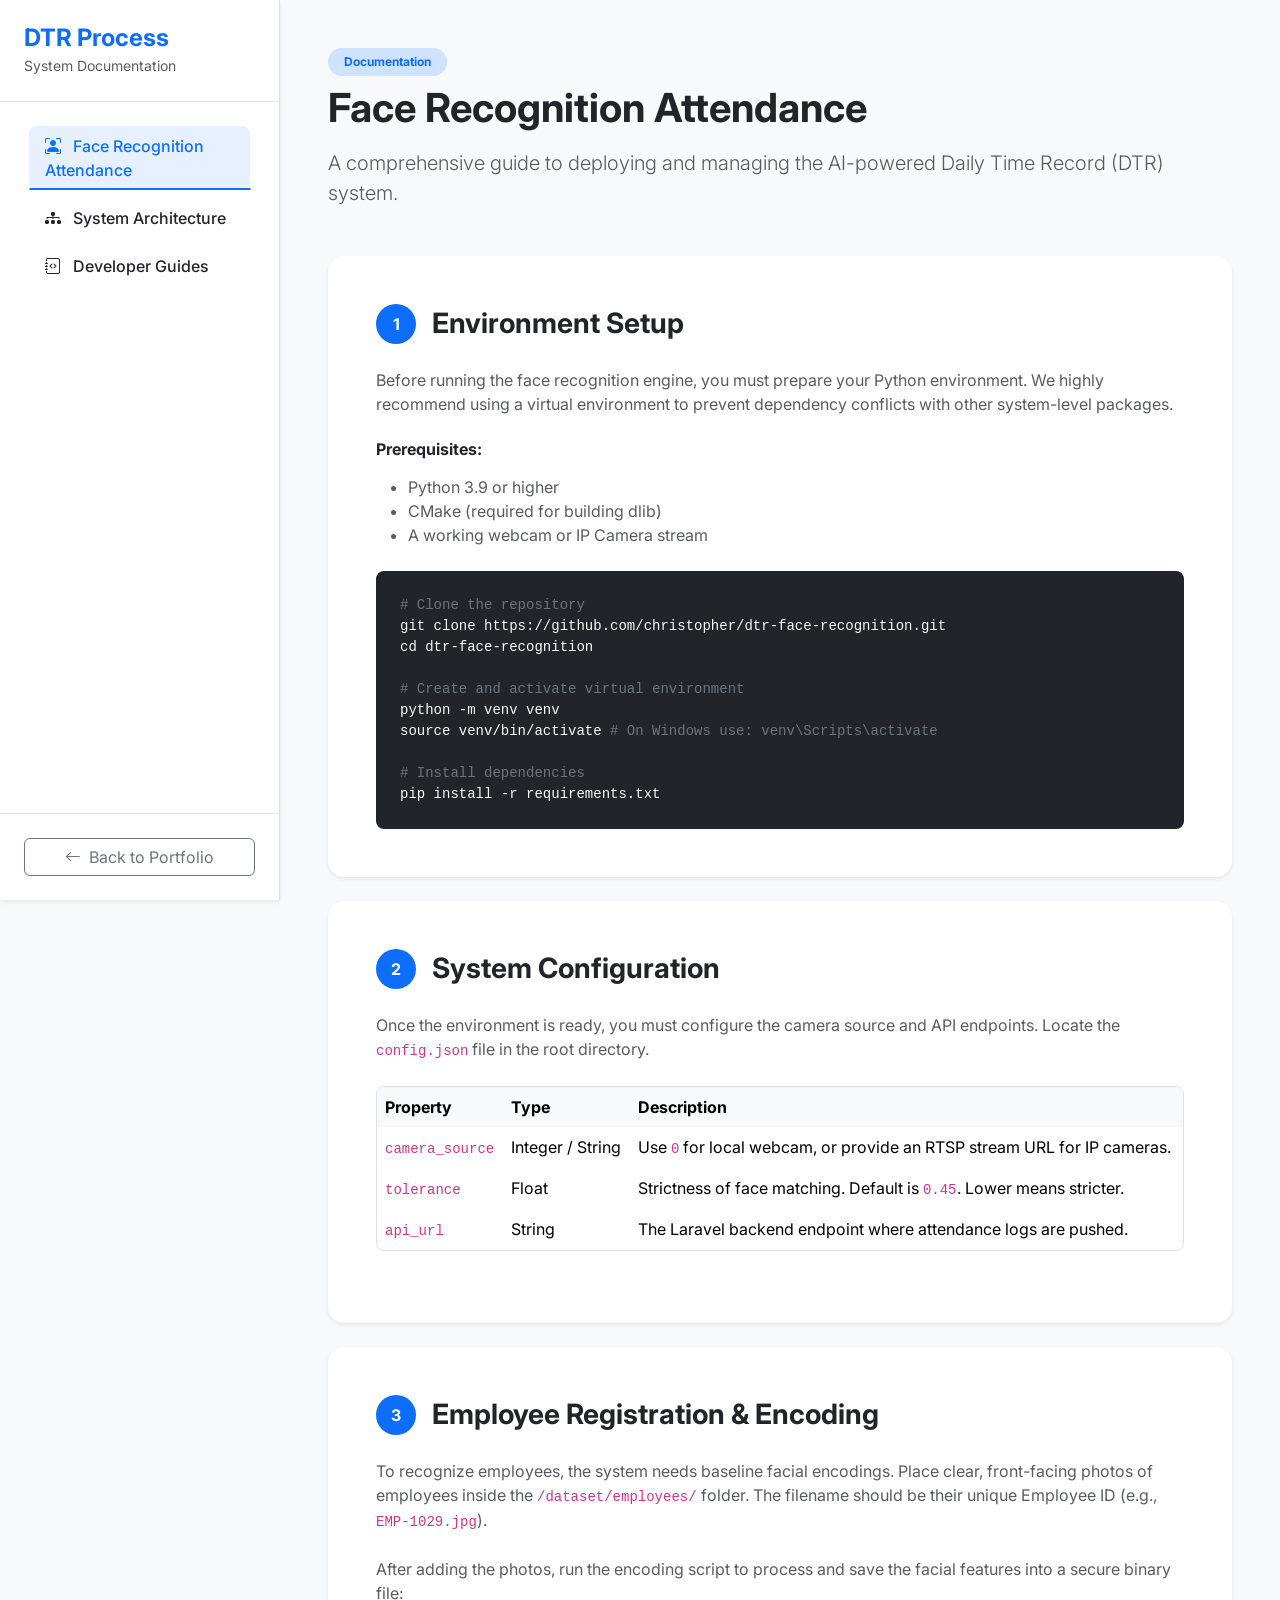
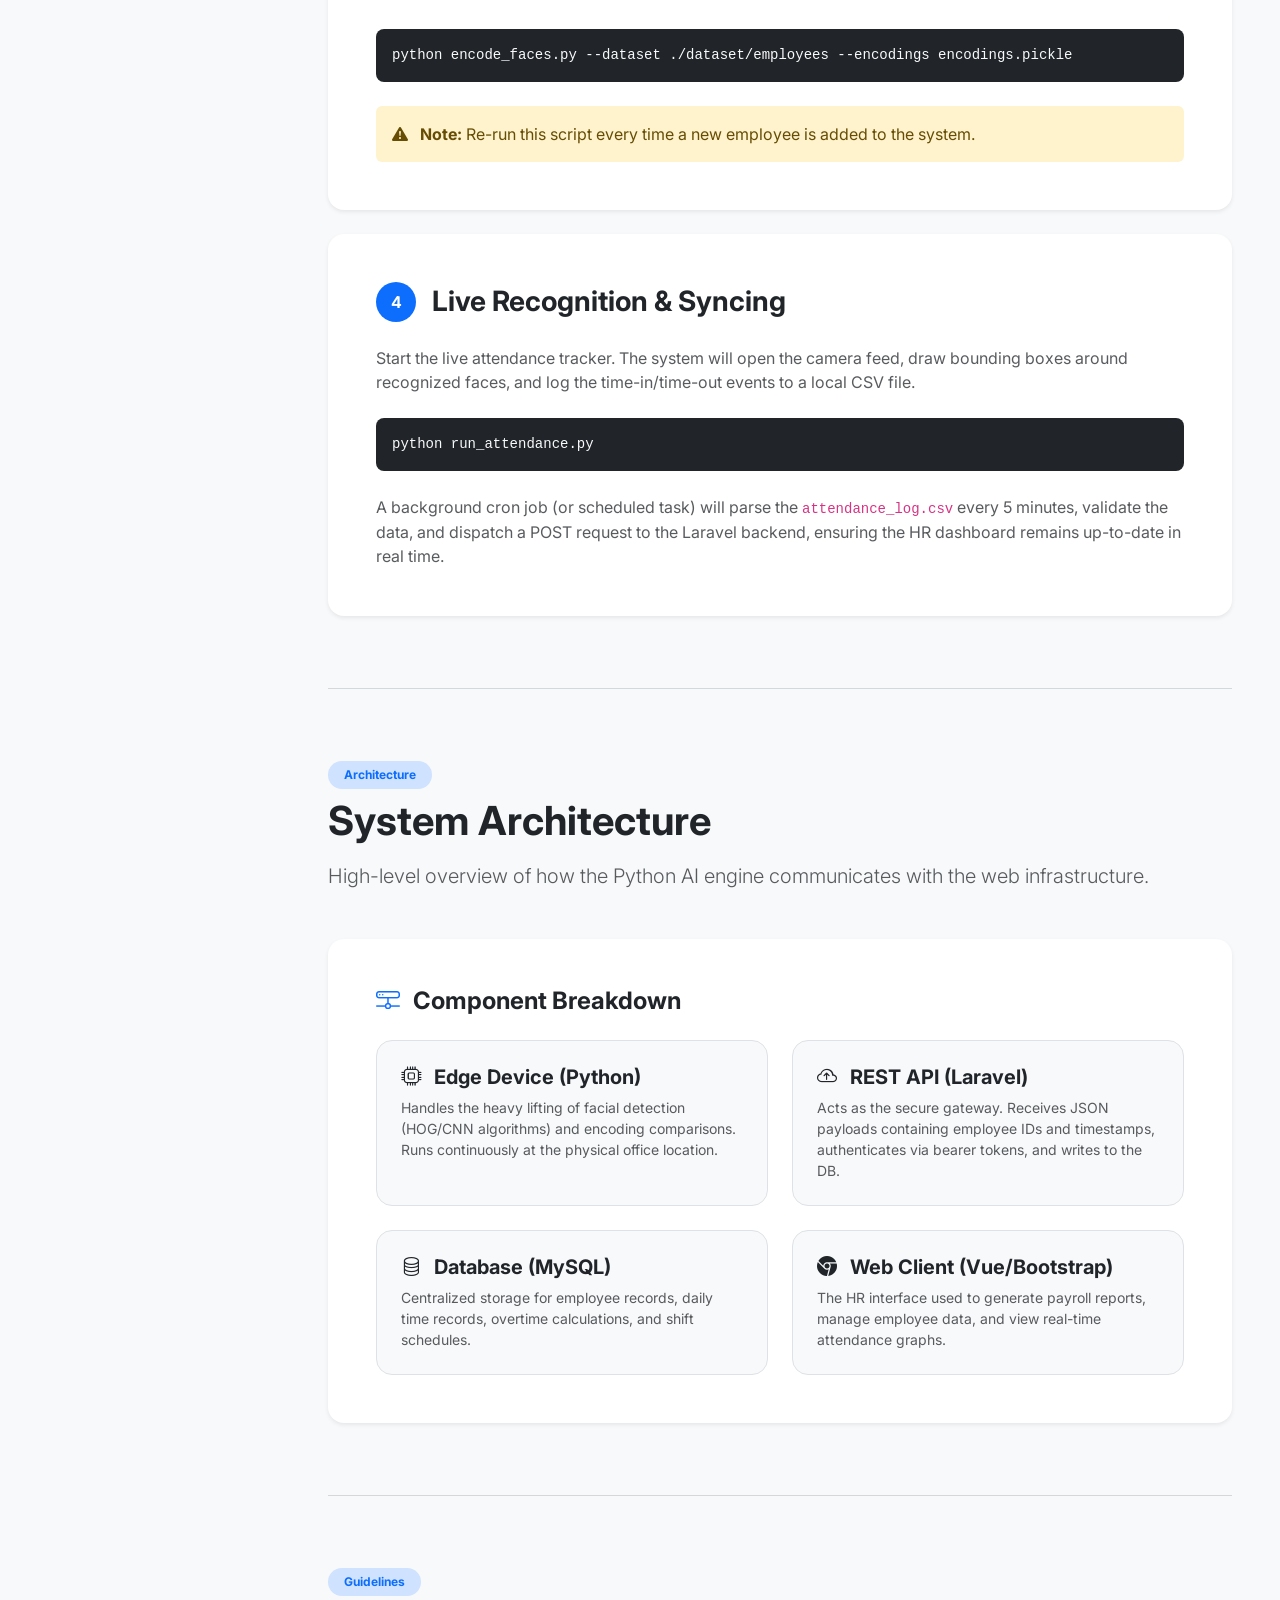
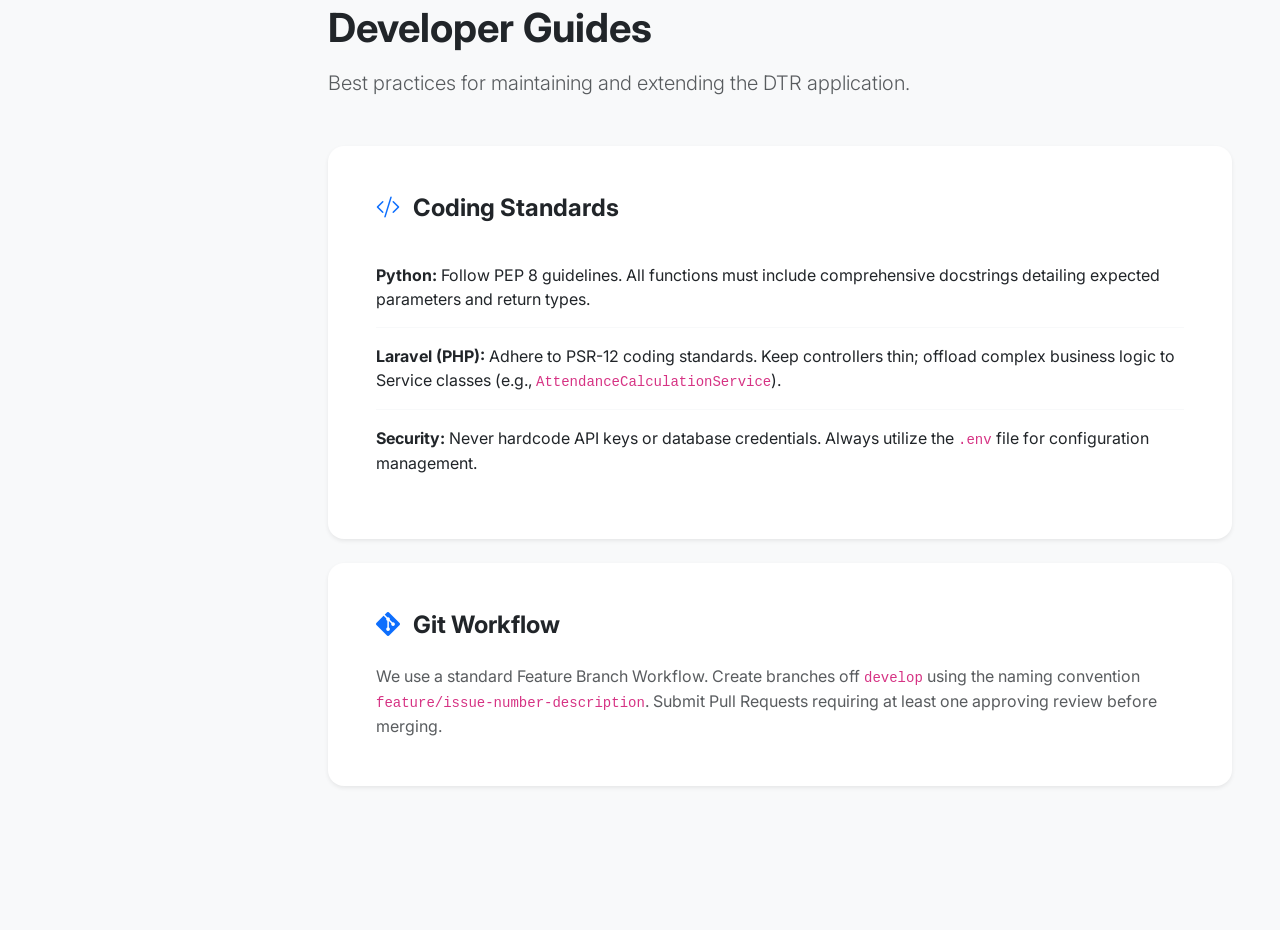
==== dtr_process.html @ e5252c93 "portfolio" ====
<!DOCTYPE html>
<html lang="en">

<head>
    <meta charset="UTF-8">
    <meta name="viewport" content="width=device-width, initial-scale=1.0">
    <title>DTR Process | Christopher - Backend Developer</title>

    <!-- Google Fonts -->
    <link href="https://fonts.googleapis.com/css2?family=Inter:wght@300;400;500;600;700;800&display=swap"
        rel="stylesheet">

    <!-- Bootstrap 5 CSS -->
    <link href="https://cdn.jsdelivr.net/npm/bootstrap@5.3.2/dist/css/bootstrap.min.css" rel="stylesheet">

    <!-- Bootstrap Icons -->
    <link rel="stylesheet" href="https://cdn.jsdelivr.net/npm/bootstrap-icons@1.11.1/font/bootstrap-icons.css">

    <!-- Custom CSS -->
    <link rel="stylesheet" href="style.css">
</head>

<body>
    <div class="d-flex" style="min-height: 100vh; background-color: #f8f9fa;">

        <!-- Sidebar -->
        <div class="bg-white border-end shadow-sm d-flex flex-column"
            style="width: 280px; position: fixed; top: 0; bottom: 0; left: 0; overflow-y: auto; z-index: 1000;">
            <div class="p-4 border-bottom">
                <h4 class="fw-bold mb-0 text-primary">DTR Process</h4>
                <small class="text-muted">System Documentation</small>
            </div>

            <div class="p-4 flex-grow-1">
                <nav class="nav flex-column nav-pills dtr-sidebar gap-2">
                    <a class="nav-link text-dark fw-medium active" href="#face-recognition"><i
                            class="bi bi-person-bounding-box me-2"></i> Face Recognition Attendance</a>
                    <a class="nav-link text-dark fw-medium" href="#system-architecture"><i
                            class="bi bi-diagram-3-fill me-2"></i> System Architecture</a>
                    <a class="nav-link text-dark fw-medium" href="#developer-guides"><i
                            class="bi bi-journal-code me-2"></i> Developer Guides</a>
                </nav>
            </div>

            <div class="p-4 border-top">
                <a href="index.html" class="btn btn-outline-secondary w-100"><i class="bi bi-arrow-left me-2"></i>Back
                    to Portfolio</a>
            </div>
        </div>

        <!-- Main Content -->
        <div class="flex-grow-1" style="margin-left: 280px;">
            <div class="p-5">

                <!-- Face Recognition Section -->
                <div id="face-recognition" class="mb-5 pb-4">
                    <div class="mb-5">
                        <span
                            class="badge bg-primary-subtle text-primary mb-2 px-3 py-2 rounded-pill">Documentation</span>
                        <h2 class="fw-bold display-6 mb-3">Face Recognition Attendance</h2>
                        <p class="text-muted lead">A comprehensive guide to deploying and managing the AI-powered Daily
                            Time Record (DTR) system.</p>
                    </div>

                    <!-- Step 1 -->
                    <div class="card border-0 shadow-sm mb-4 rounded-4">
                        <div class="card-body p-4 p-lg-5">
                            <div class="d-flex align-items-center mb-4">
                                <div class="bg-primary text-white rounded-circle d-flex align-items-center justify-content-center me-3"
                                    style="width: 40px; height: 40px; font-weight: bold;">1</div>
                                <h3 class="fw-bold mb-0">Environment Setup</h3>
                            </div>
                            <p class="text-muted mb-4">Before running the face recognition engine, you must prepare your
                                Python environment. We highly recommend using a virtual environment to prevent
                                dependency conflicts with other system-level packages.</p>

                            <h6 class="fw-bold mb-3">Prerequisites:</h6>
                            <ul class="text-muted mb-4">
                                <li>Python 3.9 or higher</li>
                                <li>CMake (required for building dlib)</li>
                                <li>A working webcam or IP Camera stream</li>
                            </ul>

                            <div class="bg-dark text-light p-4 rounded-3 font-monospace small mb-0 overflow-auto">
                                <span class="text-secondary"># Clone the repository</span><br>
                                git clone https://github.com/christopher/dtr-face-recognition.git<br>
                                cd dtr-face-recognition<br><br>
                                <span class="text-secondary"># Create and activate virtual environment</span><br>
                                python -m venv venv<br>
                                source venv/bin/activate <span class="text-secondary"># On Windows use:
                                    venv\Scripts\activate</span><br><br>
                                <span class="text-secondary"># Install dependencies</span><br>
                                pip install -r requirements.txt
                            </div>
                        </div>
                    </div>

                    <!-- Step 2 -->
                    <div class="card border-0 shadow-sm mb-4 rounded-4">
                        <div class="card-body p-4 p-lg-5">
                            <div class="d-flex align-items-center mb-4">
                                <div class="bg-primary text-white rounded-circle d-flex align-items-center justify-content-center me-3"
                                    style="width: 40px; height: 40px; font-weight: bold;">2</div>
                                <h3 class="fw-bold mb-0">System Configuration</h3>
                            </div>
                            <p class="text-muted mb-4">Once the environment is ready, you must configure the camera
                                source and API endpoints. Locate the <code>config.json</code> file in the root
                                directory.</p>
                            <div class="table-responsive border rounded-3 mb-4">
                                <table class="table table-borderless table-hover mb-0">
                                    <thead class="table-light">
                                        <tr>
                                            <th>Property</th>
                                            <th>Type</th>
                                            <th>Description</th>
                                        </tr>
                                    </thead>
                                    <tbody class="text-muted">
                                        <tr>
                                            <td><code>camera_source</code></td>
                                            <td>Integer / String</td>
                                            <td>Use <code>0</code> for local webcam, or provide an RTSP stream URL for
                                                IP cameras.</td>
                                        </tr>
                                        <tr>
                                            <td><code>tolerance</code></td>
                                            <td>Float</td>
                                            <td>Strictness of face matching. Default is <code>0.45</code>. Lower means
                                                stricter.</td>
                                        </tr>
                                        <tr>
                                            <td><code>api_url</code></td>
                                            <td>String</td>
                                            <td>The Laravel backend endpoint where attendance logs are pushed.</td>
                                        </tr>
                                    </tbody>
                                </table>
                            </div>
                        </div>
                    </div>

                    <!-- Step 3 -->
                    <div class="card border-0 shadow-sm mb-4 rounded-4">
                        <div class="card-body p-4 p-lg-5">
                            <div class="d-flex align-items-center mb-4">
                                <div class="bg-primary text-white rounded-circle d-flex align-items-center justify-content-center me-3"
                                    style="width: 40px; height: 40px; font-weight: bold;">3</div>
                                <h3 class="fw-bold mb-0">Employee Registration & Encoding</h3>
                            </div>
                            <p class="text-muted mb-4">To recognize employees, the system needs baseline facial
                                encodings. Place clear, front-facing photos of employees inside the
                                <code>/dataset/employees/</code> folder. The filename should be their unique Employee ID
                                (e.g., <code>EMP-1029.jpg</code>).
                            </p>
                            <p class="text-muted mb-4">After adding the photos, run the encoding script to process and
                                save the facial features into a secure binary file:</p>
                            <div class="bg-dark text-light p-3 rounded-3 font-monospace small">
                                python encode_faces.py --dataset ./dataset/employees --encodings encodings.pickle
                            </div>
                            <div class="alert alert-warning mt-4 mb-0 border-0" role="alert">
                                <i class="bi bi-exclamation-triangle-fill me-2"></i> <strong>Note:</strong> Re-run this
                                script every time a new employee is added to the system.
                            </div>
                        </div>
                    </div>

                    <!-- Step 4 -->
                    <div class="card border-0 shadow-sm rounded-4">
                        <div class="card-body p-4 p-lg-5">
                            <div class="d-flex align-items-center mb-4">
                                <div class="bg-primary text-white rounded-circle d-flex align-items-center justify-content-center me-3"
                                    style="width: 40px; height: 40px; font-weight: bold;">4</div>
                                <h3 class="fw-bold mb-0">Live Recognition & Syncing</h3>
                            </div>
                            <p class="text-muted mb-4">Start the live attendance tracker. The system will open the
                                camera feed, draw bounding boxes around recognized faces, and log the time-in/time-out
                                events to a local CSV file.</p>
                            <div class="bg-dark text-light p-3 rounded-3 font-monospace small mb-4">
                                python run_attendance.py
                            </div>
                            <p class="text-muted mb-0">A background cron job (or scheduled task) will parse the
                                <code>attendance_log.csv</code> every 5 minutes, validate the data, and dispatch a POST
                                request to the Laravel backend, ensuring the HR dashboard remains up-to-date in real
                                time.
                            </p>
                        </div>
                    </div>
                </div>

                <hr class="border-secondary opacity-25 my-5">

                <!-- System Architecture Section -->
                <div id="system-architecture" class="mb-5 pb-4 pt-4">
                    <div class="mb-5">
                        <span
                            class="badge bg-primary-subtle text-primary mb-2 px-3 py-2 rounded-pill">Architecture</span>
                        <h2 class="fw-bold display-6 mb-3">System Architecture</h2>
                        <p class="text-muted lead">High-level overview of how the Python AI engine communicates with the
                            web infrastructure.</p>
                    </div>

                    <div class="card border-0 shadow-sm rounded-4">
                        <div class="card-body p-4 p-lg-5">
                            <h4 class="fw-bold mb-4"><i class="bi bi-hdd-network text-primary me-2"></i> Component
                                Breakdown</h4>
                            <div class="row g-4">
                                <div class="col-md-6">
                                    <div class="p-4 bg-light rounded-4 h-100 border">
                                        <h5 class="fw-bold"><i class="bi bi-cpu me-2"></i> Edge Device (Python)</h5>
                                        <p class="text-muted small mb-0">Handles the heavy lifting of facial detection
                                            (HOG/CNN algorithms) and encoding comparisons. Runs continuously at the
                                            physical office location.</p>
                                    </div>
                                </div>
                                <div class="col-md-6">
                                    <div class="p-4 bg-light rounded-4 h-100 border">
                                        <h5 class="fw-bold"><i class="bi bi-cloud-arrow-up me-2"></i> REST API (Laravel)
                                        </h5>
                                        <p class="text-muted small mb-0">Acts as the secure gateway. Receives JSON
                                            payloads containing employee IDs and timestamps, authenticates via bearer
                                            tokens, and writes to the DB.</p>
                                    </div>
                                </div>
                                <div class="col-md-6">
                                    <div class="p-4 bg-light rounded-4 h-100 border">
                                        <h5 class="fw-bold"><i class="bi bi-database me-2"></i> Database (MySQL)</h5>
                                        <p class="text-muted small mb-0">Centralized storage for employee records, daily
                                            time records, overtime calculations, and shift schedules.</p>
                                    </div>
                                </div>
                                <div class="col-md-6">
                                    <div class="p-4 bg-light rounded-4 h-100 border">
                                        <h5 class="fw-bold"><i class="bi bi-browser-chrome me-2"></i> Web Client
                                            (Vue/Bootstrap)</h5>
                                        <p class="text-muted small mb-0">The HR interface used to generate payroll
                                            reports, manage employee data, and view real-time attendance graphs.</p>
                                    </div>
                                </div>
                            </div>
                        </div>
                    </div>
                </div>

                <hr class="border-secondary opacity-25 my-5">

                <!-- Developer Guides Section -->
                <div id="developer-guides" class="mb-5 pb-5 pt-4">
                    <div class="mb-5">
                        <span class="badge bg-primary-subtle text-primary mb-2 px-3 py-2 rounded-pill">Guidelines</span>
                        <h2 class="fw-bold display-6 mb-3">Developer Guides</h2>
                        <p class="text-muted lead">Best practices for maintaining and extending the DTR application.</p>
                    </div>

                    <div class="card border-0 shadow-sm rounded-4 mb-4">
                        <div class="card-body p-4 p-lg-5">
                            <h4 class="fw-bold mb-4"><i class="bi bi-code-slash text-primary me-2"></i> Coding Standards
                            </h4>
                            <ul class="list-group list-group-flush text-muted">
                                <li class="list-group-item bg-transparent px-0 py-3 border-light">
                                    <strong>Python:</strong> Follow PEP 8 guidelines. All functions must include
                                    comprehensive docstrings detailing expected parameters and return types.
                                </li>
                                <li class="list-group-item bg-transparent px-0 py-3 border-light"><strong>Laravel
                                        (PHP):</strong> Adhere to PSR-12 coding standards. Keep controllers thin;
                                    offload complex business logic to Service classes (e.g.,
                                    <code>AttendanceCalculationService</code>).
                                </li>
                                <li class="list-group-item bg-transparent px-0 py-3 border-light">
                                    <strong>Security:</strong> Never hardcode API keys or database credentials. Always
                                    utilize the <code>.env</code> file for configuration management.
                                </li>
                            </ul>
                        </div>
                    </div>

                    <div class="card border-0 shadow-sm rounded-4">
                        <div class="card-body p-4 p-lg-5">
                            <h4 class="fw-bold mb-4"><i class="bi bi-git text-primary me-2"></i> Git Workflow</h4>
                            <p class="text-muted mb-0">We use a standard Feature Branch Workflow. Create branches off
                                <code>develop</code> using the naming convention
                                <code>feature/issue-number-description</code>. Submit Pull Requests requiring at least
                                one approving review before merging.
                            </p>
                        </div>
                    </div>
                </div>

            </div>
        </div>
    </div>

    <!-- Bootstrap JS -->
    <script src="https://cdn.jsdelivr.net/npm/bootstrap@5.3.2/dist/js/bootstrap.bundle.min.js"></script>
    <!-- Custom JS -->
    <script src="script.js"></script>
</body>

</html>
---- style.css ----
:root {
  --primary-color: #0D6EFD;
  --secondary-color: #6C757D;
  --text-color: #212529;
  --bg-color: #FFFFFF;
  --bg-light: #F8F9FA;
  --card-bg: #FFFFFF;
  --border-color: #dee2e6;
  --shadow-sm: 0 0.125rem 0.25rem rgba(0, 0, 0, 0.075);
  --shadow-md: 0 0.5rem 1rem rgba(0, 0, 0, 0.15);
  --shadow-lg: 0 1rem 3rem rgba(0, 0, 0, 0.175);
  --transition: all 0.3s ease-in-out;
}

[data-theme="dark"] {
  --primary-color: #3d8bfd;
  --secondary-color: #adb5bd;
  --text-color: #f8f9fa;
  --bg-color: #121212;
  --bg-light: #1e1e1e;
  --card-bg: #242424;
  --border-color: #333333;
  --shadow-sm: 0 0.125rem 0.25rem rgba(0, 0, 0, 0.5);
  --shadow-md: 0 0.5rem 1rem rgba(0, 0, 0, 0.5);
  --shadow-lg: 0 1rem 3rem rgba(0, 0, 0, 0.5);
}

body {
  font-family: 'Inter', sans-serif;
  color: var(--text-color);
  background-color: var(--bg-color);
  transition: background-color 0.3s ease, color 0.3s ease;
  overflow-x: hidden;
}

/* Loading Overlay */
#loader {
  position: fixed;
  top: 0;
  left: 0;
  width: 100%;
  height: 100%;
  background-color: var(--bg-color);
  z-index: 9999;
  display: flex;
  justify-content: center;
  align-items: center;
  transition: opacity 0.5s ease;
}
.spinner-border {
  color: var(--primary-color);
}

/* Typography */
h1, h2, h3, h4, h5, h6 {
  font-weight: 700;
  color: var(--text-color);
}
section {
  padding: 80px 0;
}
.section-title {
  margin-bottom: 50px;
  text-align: center;
  position: relative;
}
.section-title::after {
  content: '';
  position: absolute;
  bottom: -15px;
  left: 50%;
  transform: translateX(-50%);
  width: 50px;
  height: 3px;
  background-color: var(--primary-color);
  border-radius: 2px;
}

/* Navbar */
.navbar {
  background-color: var(--bg-color);
  box-shadow: var(--shadow-sm);
  transition: var(--transition);
  padding: 15px 0;
}
.navbar.scrolled {
  padding: 10px 0;
  box-shadow: var(--shadow-md);
}
.navbar-brand {
  font-weight: 800;
  color: var(--text-color) !important;
  font-size: 1.5rem;
}
.nav-link {
  color: var(--text-color) !important;
  font-weight: 500;
  margin: 0 5px;
  transition: var(--transition);
  position: relative;
}
.nav-link:hover, .nav-link.active {
  color: var(--primary-color) !important;
}
.nav-link::after {
  content: '';
  position: absolute;
  bottom: 0;
  left: 50%;
  width: 0;
  height: 2px;
  background-color: var(--primary-color);
  transition: var(--transition);
  transform: translateX(-50%);
}
.nav-link:hover::after, .nav-link.active::after {
  width: 100%;
}
.theme-toggle {
  background: none;
  border: none;
  color: var(--text-color);
  font-size: 1.2rem;
  cursor: pointer;
  transition: var(--transition);
}
.theme-toggle:hover {
  color: var(--primary-color);
}

/* Hero Section */
#hero {
  min-height: 100vh;
  display: flex;
  align-items: center;
  background-color: var(--bg-color);
  padding-top: 80px;
}
.hero-title {
  font-size: 3.5rem;
  font-weight: 800;
  margin-bottom: 20px;
}
.hero-subtitle {
  font-size: 1.5rem;
  color: var(--secondary-color);
  margin-bottom: 30px;
  font-weight: 500;
}
.hero-img-container {
  position: relative;
  border-radius: 30px;
  overflow: hidden;
  box-shadow: var(--shadow-lg);
}
.hero-img {
  width: 100%;
  height: auto;
  object-fit: cover;
  transition: transform 0.5s ease;
}
.hero-img-container:hover .hero-img {
  transform: scale(1.05);
}

/* Buttons */
.btn-primary {
  background-color: var(--primary-color);
  border-color: var(--primary-color);
  padding: 10px 25px;
  font-weight: 600;
  border-radius: 8px;
  transition: var(--transition);
}
.btn-primary:hover {
  background-color: #0b5ed7;
  border-color: #0a58ca;
  transform: translateY(-2px);
  box-shadow: var(--shadow-sm);
}
.btn-outline-primary {
  color: var(--primary-color);
  border-color: var(--primary-color);
  padding: 10px 25px;
  font-weight: 600;
  border-radius: 8px;
  transition: var(--transition);
}
.btn-outline-primary:hover {
  background-color: var(--primary-color);
  color: #fff;
  transform: translateY(-2px);
  box-shadow: var(--shadow-sm);
}

/* About Section */
#about {
  background-color: var(--bg-light);
}

/* Documents Section */
.document-card {
  background-color: var(--card-bg);
  border: 1px solid var(--border-color);
  transition: var(--transition);
}
.document-card:hover {
  transform: translateY(-10px) !important;
  box-shadow: var(--shadow-lg) !important;
}
.feature-icon-wrapper {
  width: 80px;
  height: 80px;
  border-radius: 50%;
  background-color: var(--bg-light);
  display: flex;
  align-items: center;
  justify-content: center;
  margin-bottom: 1.5rem;
  transition: var(--transition);
}
.document-card:hover .feature-icon-wrapper {
  background-color: var(--primary-color);
}
.document-card:hover .feature-icon-wrapper i {
  color: white !important;
}

/* Skills Section – Looping Marquee */
#skills {
  overflow: hidden;
}
.marquee-wrapper {
  overflow: hidden;
  -webkit-mask-image: linear-gradient(to right, transparent 0%, black 8%, black 92%, transparent 100%);
  mask-image: linear-gradient(to right, transparent 0%, black 8%, black 92%, transparent 100%);
  padding: 20px 0 30px;
}
.marquee-track {
  display: flex;
  gap: 16px;
  width: max-content;
  animation: marquee-scroll 28s linear infinite;
}
.marquee-wrapper:hover .marquee-track {
  animation-play-state: paused;
}
@keyframes marquee-scroll {
  0%   { transform: translateX(0); }
  100% { transform: translateX(-50%); }
}
.marquee-track.marquee-reverse {
  animation-name: marquee-scroll-reverse;
}
@keyframes marquee-scroll-reverse {
  0%   { transform: translateX(-50%); }
  100% { transform: translateX(0); }
}
.skill-pill {
  display: flex;
  align-items: center;
  gap: 10px;
  background-color: var(--card-bg);
  border: 1px solid var(--border-color);
  border-radius: 50px;
  padding: 14px 24px;
  font-weight: 600;
  font-size: 1rem;
  white-space: nowrap;
  box-shadow: var(--shadow-sm);
  transition: var(--transition);
  cursor: default;
}
.skill-pill:hover {
  border-color: var(--primary-color);
  box-shadow: var(--shadow-md);
  transform: translateY(-3px);
}
.skill-pill i {
  font-size: 1.4rem;
}
.skill-pct {
  background-color: rgba(13, 110, 253, 0.1);
  color: var(--primary-color);
  font-size: 0.75rem;
  padding: 2px 8px;
  border-radius: 20px;
  font-weight: 700;
  margin-left: 4px;
}

/* DTR Sidebar Navigation */
.dtr-sidebar .nav-link {
  border-radius: 8px;
  transition: var(--transition);
}
.dtr-sidebar .nav-link:hover {
  background-color: var(--bg-light);
}
.dtr-sidebar .nav-link.active {
  background-color: rgba(13, 110, 253, 0.1);
  color: var(--primary-color) !important;
}

/* Projects Section */
#projects {
  background-color: var(--bg-light);
}
.filter-btn {
  background: transparent;
  border: none;
  color: var(--secondary-color);
  font-weight: 600;
  padding: 8px 20px;
  margin: 0 5px 15px;
  border-radius: 20px;
  transition: var(--transition);
}
.filter-btn.active, .filter-btn:hover {
  background-color: var(--primary-color);
  color: #fff;
}
.project-card {
  background-color: var(--card-bg);
  border: 1px solid var(--border-color);
  border-radius: 12px;
  overflow: hidden;
  transition: var(--transition);
  height: 100%;
  box-shadow: var(--shadow-sm);
}
.project-card:hover {
  transform: translateY(-10px);
  box-shadow: var(--shadow-lg);
}
.project-img {
  width: 100%;
  height: 200px;
  object-fit: cover;
  border-bottom: 1px solid var(--border-color);
}
.project-body {
  padding: 20px;
}
.tech-badge {
  background-color: var(--bg-light);
  color: var(--primary-color);
  border: 1px solid var(--primary-color);
  font-size: 0.8rem;
  padding: 4px 8px;
  border-radius: 4px;
  margin-right: 5px;
  margin-bottom: 5px;
  display: inline-block;
}

/* Experience Timeline */
.timeline {
  position: relative;
  padding: 0;
  list-style: none;
}
.timeline::before {
  content: '';
  position: absolute;
  top: 0;
  bottom: 0;
  left: 20px;
  width: 2px;
  background-color: var(--primary-color);
}
.timeline-item {
  position: relative;
  margin-bottom: 30px;
  padding-left: 50px;
}
.timeline-icon {
  position: absolute;
  top: 0;
  left: 11px;
  width: 20px;
  height: 20px;
  border-radius: 50%;
  background-color: var(--primary-color);
  border: 4px solid var(--bg-color);
}
.timeline-content {
  background-color: var(--card-bg);
  border: 1px solid var(--border-color);
  border-radius: 12px;
  padding: 20px;
  box-shadow: var(--shadow-sm);
  transition: var(--transition);
}
.timeline-content:hover {
  box-shadow: var(--shadow-md);
  transform: translateX(5px);
}
.timeline-date {
  color: var(--primary-color);
  font-weight: 600;
  margin-bottom: 10px;
  display: block;
}

/* Statistics Section */
#statistics {
  background-color: var(--primary-color);
  color: #fff;
}
#statistics .section-title, #statistics h2 {
  color: #fff;
}
#statistics .section-title::after {
  background-color: #fff;
}
.stat-item {
  text-align: center;
  padding: 20px;
}
.stat-icon {
  font-size: 3rem;
  margin-bottom: 15px;
}
.stat-number {
  font-size: 2.5rem;
  font-weight: 800;
  margin-bottom: 5px;
}

/* Contact Section */
.contact-info {
  background-color: var(--card-bg);
  border: 1px solid var(--border-color);
  border-radius: 12px;
  padding: 30px;
  height: 100%;
  box-shadow: var(--shadow-sm);
}
.contact-icon-box {
  display: flex;
  align-items: center;
  margin-bottom: 20px;
}
.contact-icon {
  width: 50px;
  height: 50px;
  background-color: rgba(13, 110, 253, 0.1);
  color: var(--primary-color);
  border-radius: 50%;
  display: flex;
  justify-content: center;
  align-items: center;
  font-size: 1.5rem;
  margin-right: 15px;
}
.contact-form {
  background-color: var(--card-bg);
  border: 1px solid var(--border-color);
  border-radius: 12px;
  padding: 30px;
  box-shadow: var(--shadow-sm);
}
.form-control {
  background-color: var(--bg-light);
  border: 1px solid var(--border-color);
  color: var(--text-color);
  padding: 12px 15px;
}
.form-control:focus {
  background-color: var(--bg-color);
  border-color: var(--primary-color);
  box-shadow: 0 0 0 0.25rem rgba(13, 110, 253, 0.25);
  color: var(--text-color);
}

/* Footer */
footer {
  background-color: var(--bg-color);
  border-top: 1px solid var(--border-color);
  padding: 30px 0;
  text-align: center;
}
.social-links a {
  display: inline-block;
  width: 40px;
  height: 40px;
  line-height: 40px;
  border-radius: 50%;
  background-color: var(--bg-light);
  color: var(--text-color);
  margin: 0 5px;
  transition: var(--transition);
}
.social-links a:hover {
  background-color: var(--primary-color);
  color: #fff;
  transform: translateY(-3px);
}

/* Back to Top */
#backToTop {
  position: fixed;
  bottom: 30px;
  right: 30px;
  width: 40px;
  height: 40px;
  border-radius: 50%;
  background-color: var(--primary-color);
  color: #fff;
  border: none;
  font-size: 1.2rem;
  display: none;
  justify-content: center;
  align-items: center;
  cursor: pointer;
  z-index: 99;
  box-shadow: var(--shadow-md);
  transition: var(--transition);
}
#backToTop:hover {
  background-color: #0b5ed7;
  transform: translateY(-3px);
}

@media (max-width: 768px) {
  .hero-title {
    font-size: 2.5rem;
  }
  section {
    padding: 60px 0;
  }
  .timeline::before {
    left: 15px;
  }
  .timeline-icon {
    left: 6px;
  }
  .timeline-item {
    padding-left: 40px;
  }
}
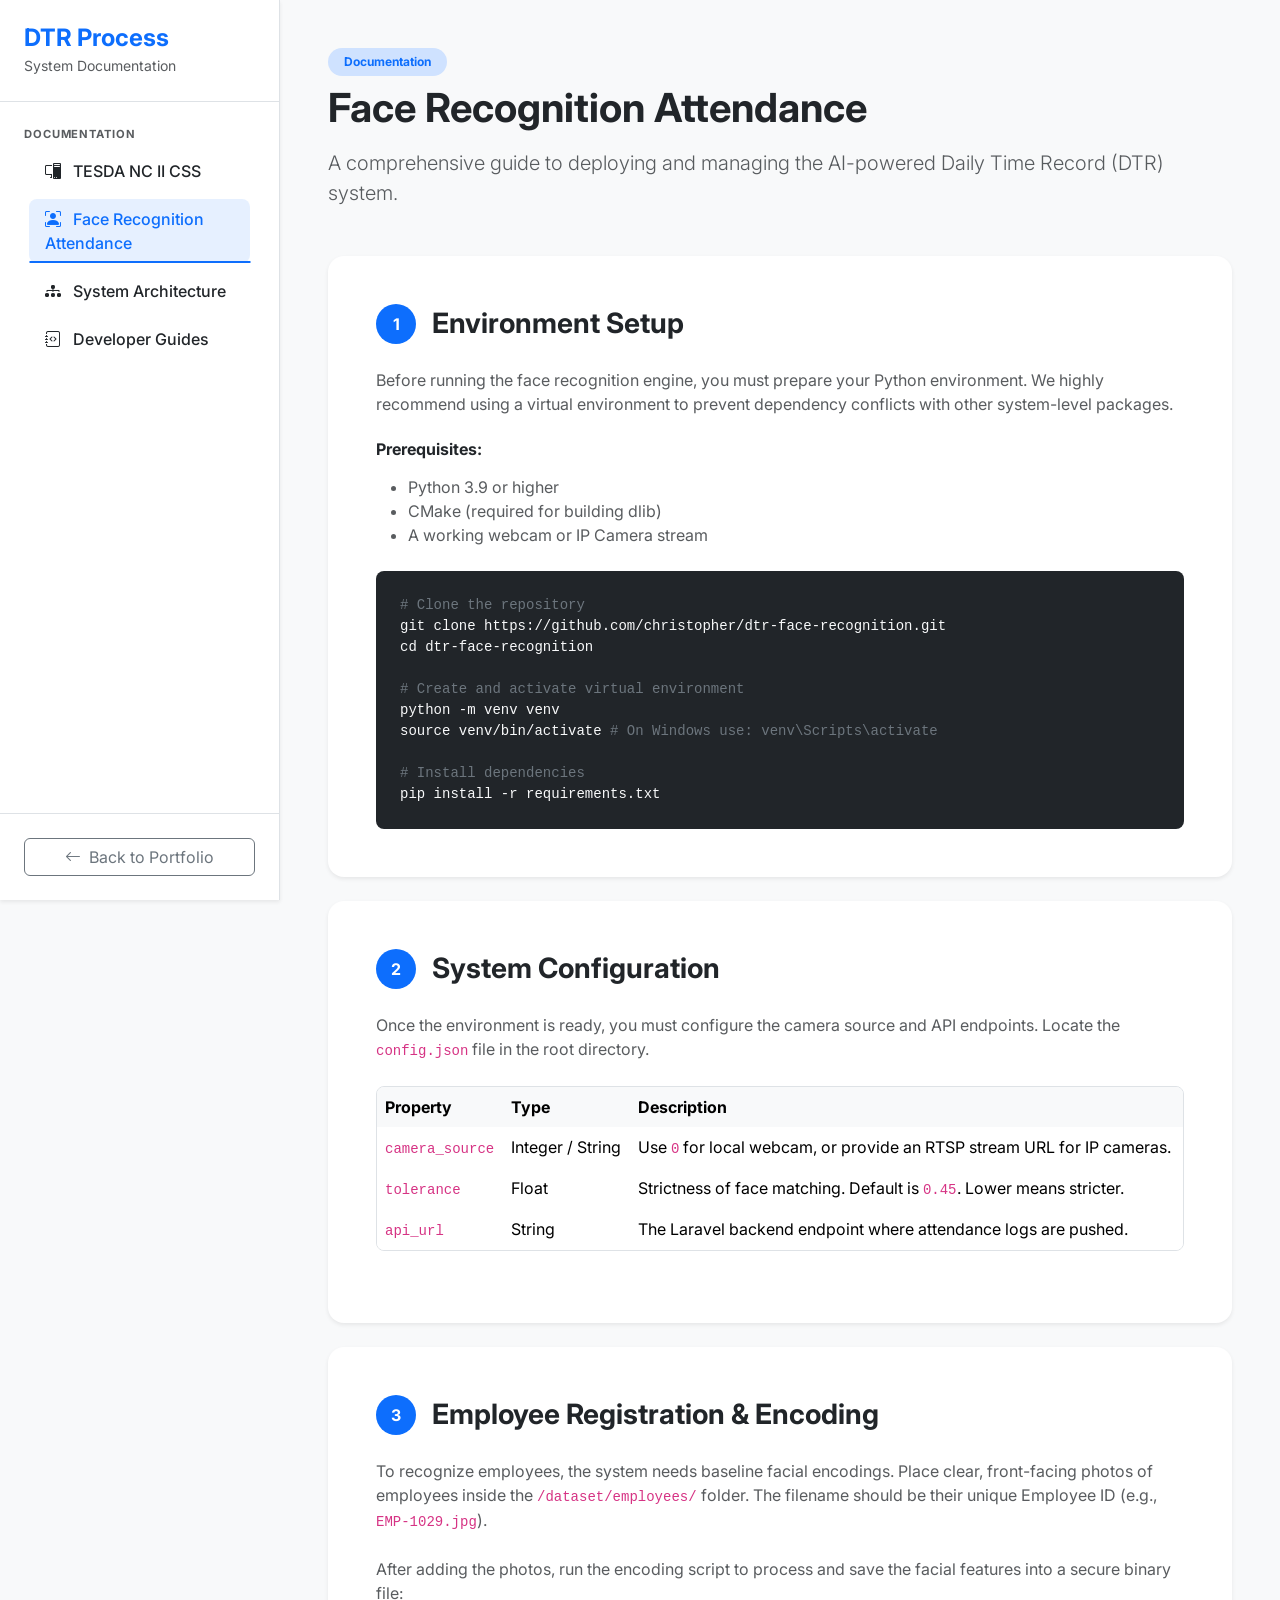
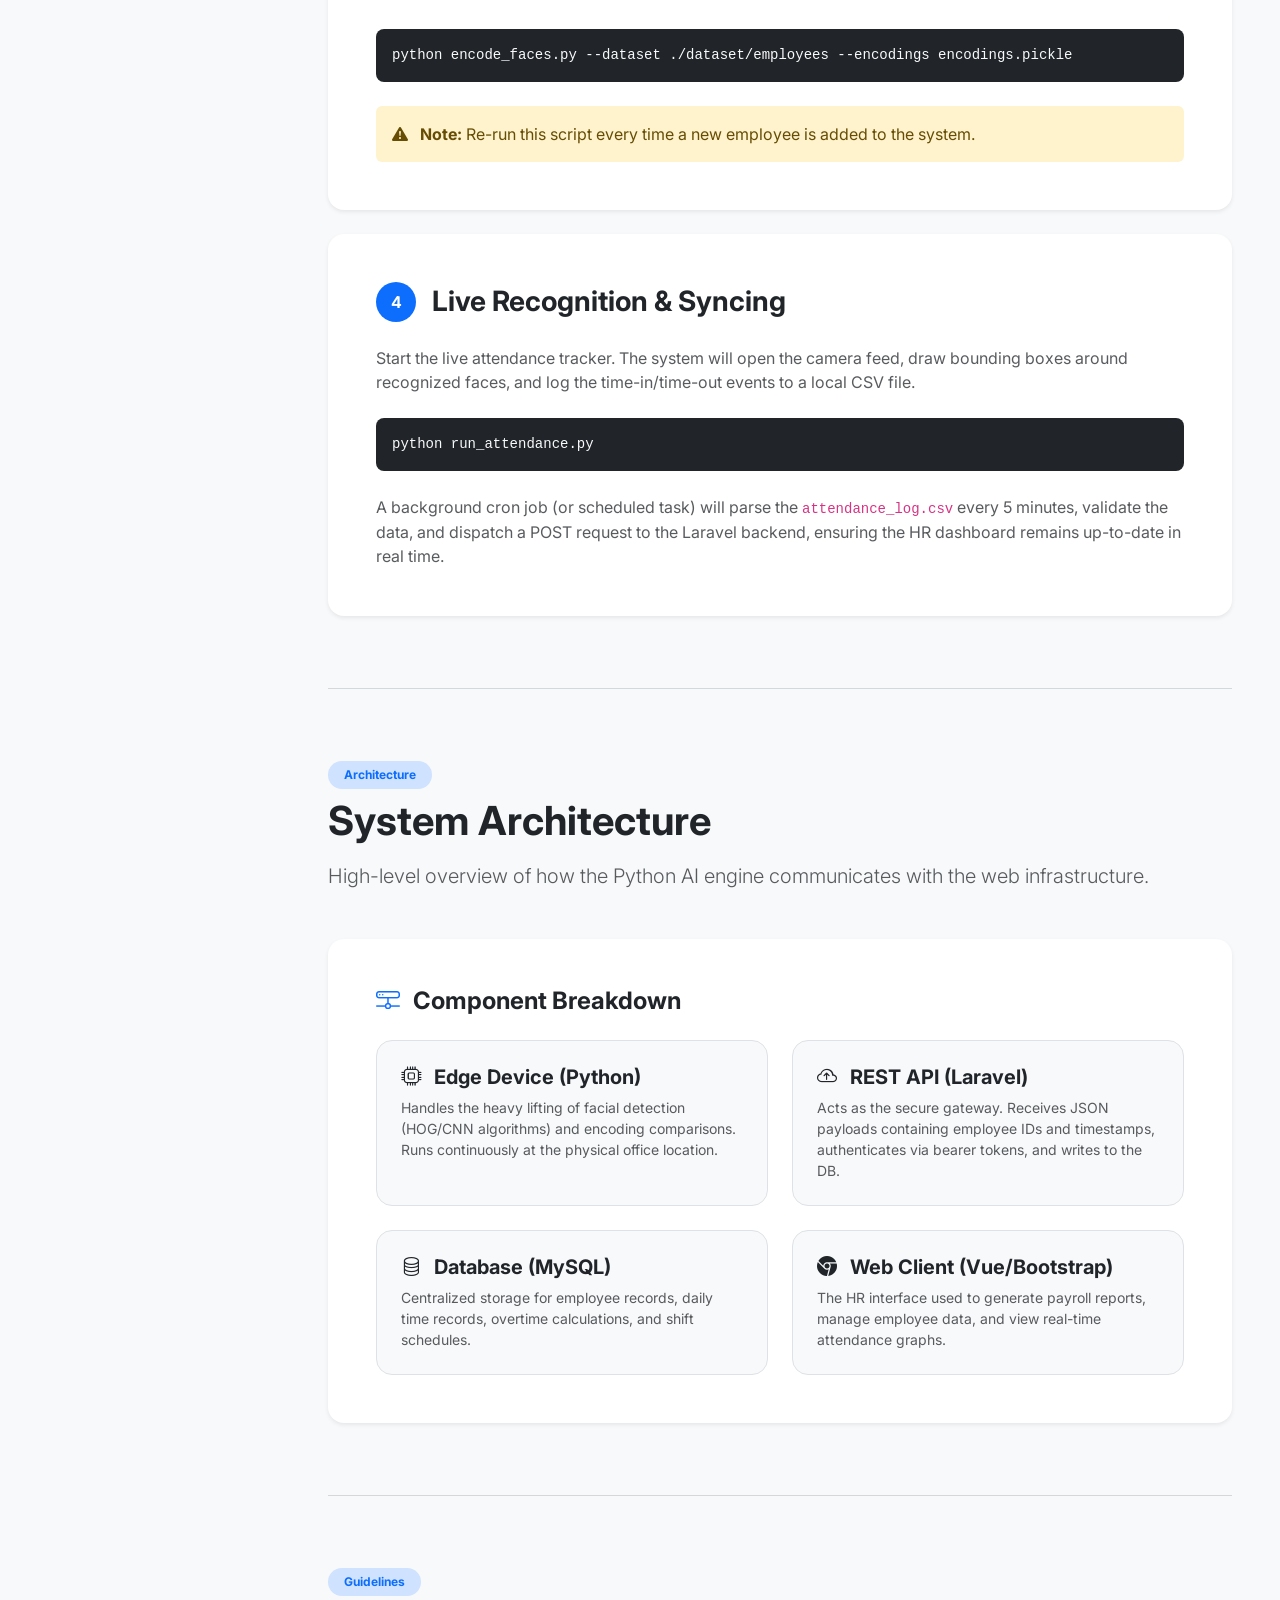
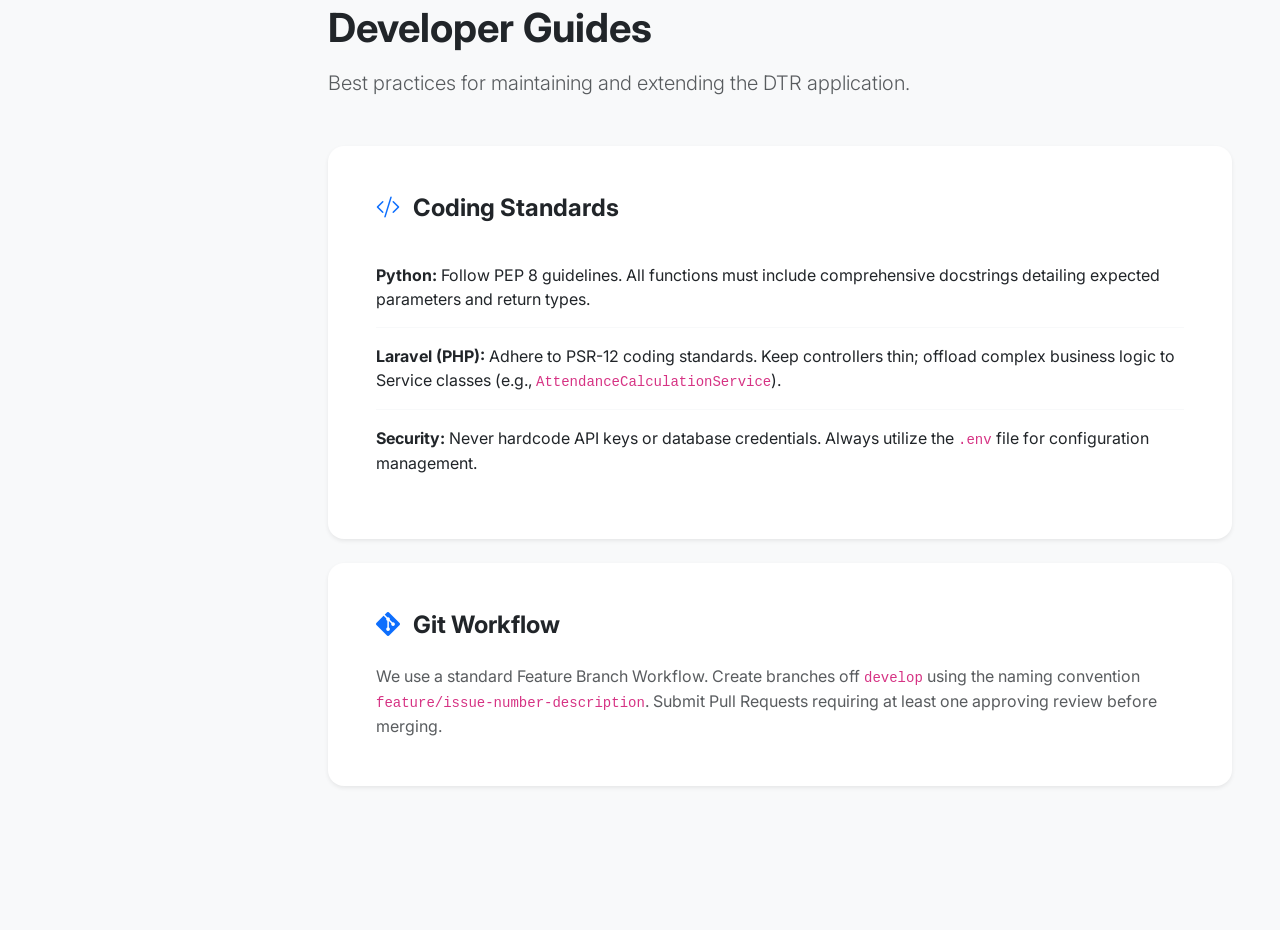
==== commit 0dca550f: "tesda" ====
--- a/dtr_process.html
+++ b/dtr_process.html
@@ -32,13 +32,12 @@
             </div>
 
             <div class="p-4 flex-grow-1">
+                <p class="text-uppercase text-muted fw-bold small mb-2" style="font-size:0.7rem; letter-spacing:.08em;">Documentation</p>
                 <nav class="nav flex-column nav-pills dtr-sidebar gap-2">
-                    <a class="nav-link text-dark fw-medium active" href="#face-recognition"><i
-                            class="bi bi-person-bounding-box me-2"></i> Face Recognition Attendance</a>
-                    <a class="nav-link text-dark fw-medium" href="#system-architecture"><i
-                            class="bi bi-diagram-3-fill me-2"></i> System Architecture</a>
-                    <a class="nav-link text-dark fw-medium" href="#developer-guides"><i
-                            class="bi bi-journal-code me-2"></i> Developer Guides</a>
+                    <a class="nav-link text-dark fw-medium" href="tesda_css.html"><i class="bi bi-pc-display me-2"></i> TESDA NC II CSS</a>
+                    <a class="nav-link text-dark fw-medium active" href="#face-recognition"><i class="bi bi-person-bounding-box me-2"></i> Face Recognition Attendance</a>
+                    <a class="nav-link text-dark fw-medium" href="#system-architecture"><i class="bi bi-diagram-3-fill me-2"></i> System Architecture</a>
+                    <a class="nav-link text-dark fw-medium" href="#developer-guides"><i class="bi bi-journal-code me-2"></i> Developer Guides</a>
                 </nav>
             </div>
 
--- a/style.css
+++ b/style.css
@@ -540,3 +540,160 @@
     padding-left: 40px;
   }
 }
+
+/* =============================================
+   DARK MODE OVERRIDES
+   Fix Bootstrap hardcoded utility classes
+   ============================================= */
+
+[data-theme="dark"] .text-muted {
+  color: #adb5bd !important;
+}
+[data-theme="dark"] .text-dark {
+  color: #f1f3f5 !important;
+}
+[data-theme="dark"] .bg-white {
+  background-color: var(--card-bg) !important;
+}
+[data-theme="dark"] .bg-light {
+  background-color: #2a2a2a !important;
+  color: var(--text-color) !important;
+}
+[data-theme="dark"] .bg-light-alt {
+  background-color: var(--bg-light) !important;
+}
+
+/* Cards */
+[data-theme="dark"] .card {
+  background-color: var(--card-bg) !important;
+  border-color: var(--border-color) !important;
+  color: var(--text-color) !important;
+}
+[data-theme="dark"] .card h1,
+[data-theme="dark"] .card h2,
+[data-theme="dark"] .card h3,
+[data-theme="dark"] .card h4,
+[data-theme="dark"] .card h5,
+[data-theme="dark"] .card h6 {
+  color: var(--text-color) !important;
+}
+
+/* Tables */
+[data-theme="dark"] .table {
+  color: var(--text-color) !important;
+  border-color: var(--border-color) !important;
+}
+[data-theme="dark"] .table-light,
+[data-theme="dark"] thead.table-light {
+  background-color: #2d2d2d !important;
+  color: #e0e0e0 !important;
+}
+[data-theme="dark"] .table-hover tbody tr:hover {
+  background-color: rgba(255,255,255,0.05) !important;
+  color: var(--text-color) !important;
+}
+[data-theme="dark"] .table-borderless td,
+[data-theme="dark"] .table-borderless th {
+  border-color: var(--border-color) !important;
+}
+
+/* Borders */
+[data-theme="dark"] .border,
+[data-theme="dark"] .border-end,
+[data-theme="dark"] .border-bottom,
+[data-theme="dark"] .border-top,
+[data-theme="dark"] .border-light {
+  border-color: var(--border-color) !important;
+}
+
+/* Form controls */
+[data-theme="dark"] .form-control,
+[data-theme="dark"] .form-control:focus {
+  background-color: #2a2a2a !important;
+  border-color: var(--border-color) !important;
+  color: var(--text-color) !important;
+}
+[data-theme="dark"] .form-control::placeholder {
+  color: #6c757d !important;
+}
+[data-theme="dark"] textarea.form-control {
+  background-color: #2a2a2a !important;
+  color: var(--text-color) !important;
+}
+
+/* Code blocks */
+[data-theme="dark"] code {
+  color: #e0aaff !important;
+  background-color: rgba(255,255,255,0.08);
+  padding: 2px 5px;
+  border-radius: 4px;
+}
+[data-theme="dark"] .bg-dark {
+  background-color: #0d0d0d !important;
+}
+
+/* Badges */
+[data-theme="dark"] .badge.bg-primary-subtle {
+  background-color: rgba(61, 139, 253, 0.2) !important;
+  color: #74b3ff !important;
+}
+[data-theme="dark"] .badge.bg-success-subtle {
+  background-color: rgba(25, 135, 84, 0.2) !important;
+  color: #5dd789 !important;
+}
+
+/* Alert */
+[data-theme="dark"] .alert-warning {
+  background-color: rgba(255, 193, 7, 0.15) !important;
+  color: #ffd454 !important;
+  border-color: rgba(255, 193, 7, 0.3) !important;
+}
+
+/* Buttons */
+[data-theme="dark"] .btn-outline-secondary {
+  color: #adb5bd !important;
+  border-color: #555 !important;
+}
+[data-theme="dark"] .btn-outline-secondary:hover {
+  background-color: #333 !important;
+  color: #fff !important;
+}
+
+/* List groups */
+[data-theme="dark"] .list-group-item {
+  background-color: transparent !important;
+  color: #ccc !important;
+  border-color: var(--border-color) !important;
+}
+
+/* Document cards & skill pills in marquee */
+[data-theme="dark"] .document-card {
+  background-color: var(--card-bg) !important;
+}
+[data-theme="dark"] .document-card h5,
+[data-theme="dark"] .document-card p {
+  color: var(--text-color) !important;
+}
+
+/* Feature icon circle */
+[data-theme="dark"] .feature-icon-wrapper {
+  background-color: #2a2a2a !important;
+}
+
+/* Navbar collapse mobile */
+[data-theme="dark"] .navbar-collapse {
+  background-color: var(--bg-color);
+}
+
+/* DTR sidebar */
+[data-theme="dark"] .dtr-sidebar .nav-link {
+  color: #ccc !important;
+}
+[data-theme="dark"] .dtr-sidebar .nav-link:hover {
+  background-color: #2a2a2a !important;
+}
+[data-theme="dark"] .dtr-sidebar .nav-link.active {
+  background-color: rgba(61, 139, 253, 0.15) !important;
+  color: #74b3ff !important;
+}
+
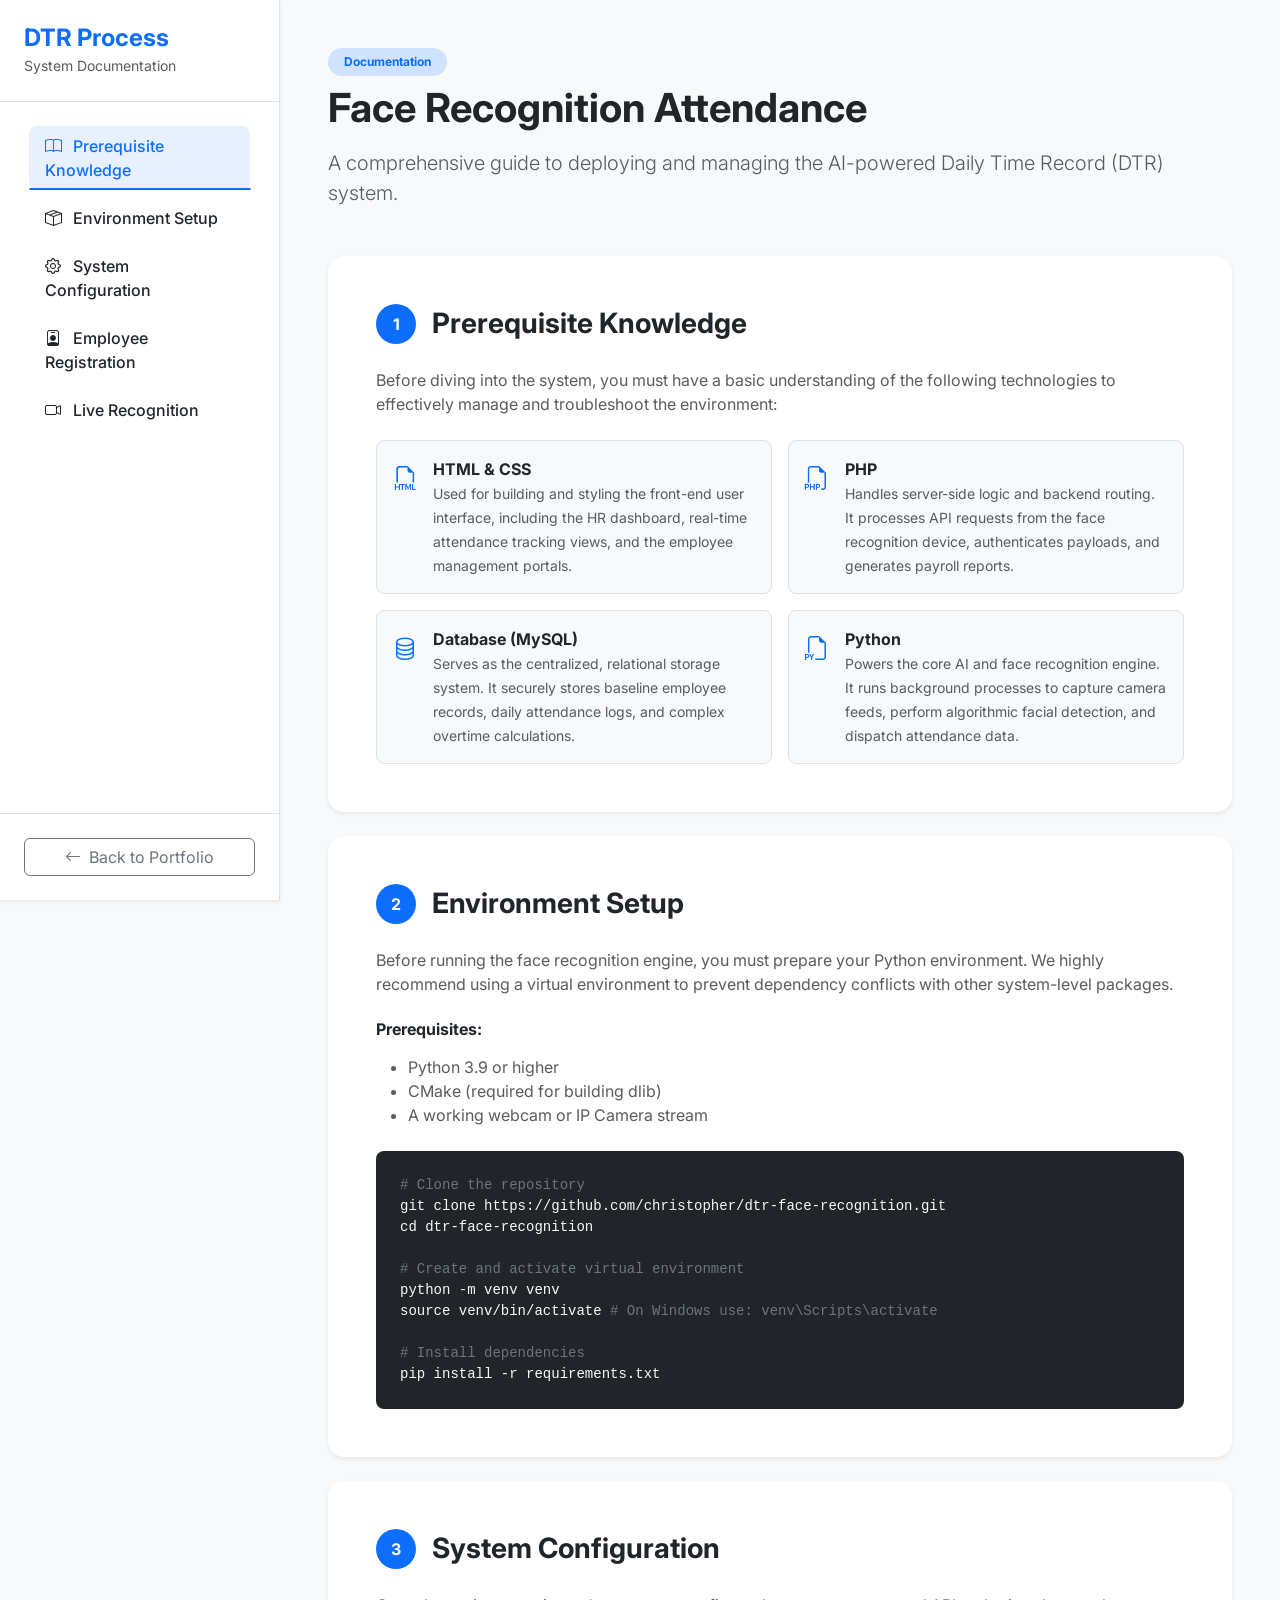
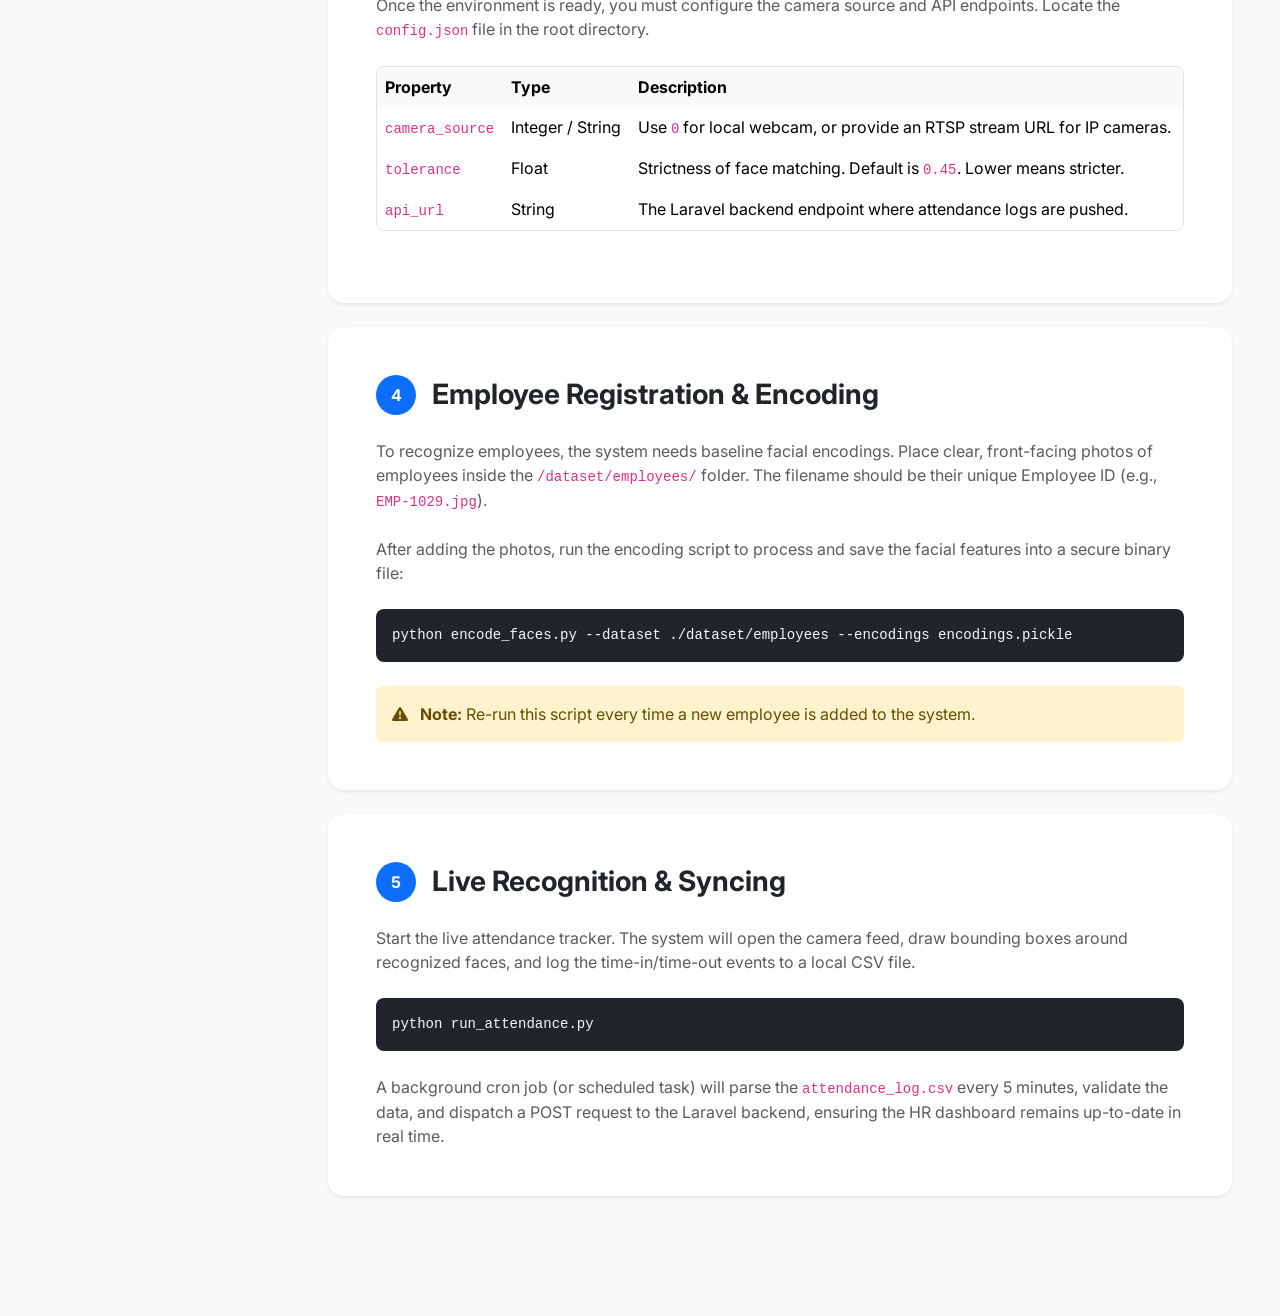
==== commit a1059c7f: "update" ====
--- a/dtr_process.html
+++ b/dtr_process.html
@@ -21,35 +21,61 @@
 </head>
 
 <body>
-    <div class="d-flex" style="min-height: 100vh; background-color: #f8f9fa;">
+    <div class="d-flex doc-layout flex-column flex-lg-row">
+
+        <!-- Mobile Header -->
+        <div
+            class="d-lg-none p-3 border-bottom d-flex justify-content-between align-items-center bg-white sticky-top shadow-sm">
+            <div>
+                <h5 class="fw-bold mb-0 text-primary">DTR Process</h5>
+            </div>
+            <button class="btn btn-light" type="button" data-bs-toggle="offcanvas" data-bs-target="#docSidebarOffcanvas"
+                aria-controls="docSidebarOffcanvas">
+                <i class="bi bi-list fs-4"></i>
+            </button>
+        </div>
 
         <!-- Sidebar -->
-        <div class="bg-white border-end shadow-sm d-flex flex-column"
-            style="width: 280px; position: fixed; top: 0; bottom: 0; left: 0; overflow-y: auto; z-index: 1000;">
-            <div class="p-4 border-bottom">
+        <div class="offcanvas-lg offcanvas-start doc-sidebar shadow-sm d-flex flex-column bg-white" tabindex="-1"
+            id="docSidebarOffcanvas" aria-labelledby="docSidebarLabel">
+            <div class="offcanvas-header p-4 border-bottom d-lg-none">
+                <h5 class="fw-bold mb-0 text-primary" id="docSidebarLabel">Menu</h5>
+                <button type="button" class="btn-close" data-bs-dismiss="offcanvas"
+                    data-bs-target="#docSidebarOffcanvas" aria-label="Close"></button>
+            </div>
+
+            <div class="p-4 border-bottom d-none d-lg-block">
                 <h4 class="fw-bold mb-0 text-primary">DTR Process</h4>
                 <small class="text-muted">System Documentation</small>
             </div>
 
-            <div class="p-4 flex-grow-1">
-                <p class="text-uppercase text-muted fw-bold small mb-2" style="font-size:0.7rem; letter-spacing:.08em;">Documentation</p>
-                <nav class="nav flex-column nav-pills dtr-sidebar gap-2">
-                    <a class="nav-link text-dark fw-medium" href="tesda_css.html"><i class="bi bi-pc-display me-2"></i> TESDA NC II CSS</a>
-                    <a class="nav-link text-dark fw-medium active" href="#face-recognition"><i class="bi bi-person-bounding-box me-2"></i> Face Recognition Attendance</a>
-                    <a class="nav-link text-dark fw-medium" href="#system-architecture"><i class="bi bi-diagram-3-fill me-2"></i> System Architecture</a>
-                    <a class="nav-link text-dark fw-medium" href="#developer-guides"><i class="bi bi-journal-code me-2"></i> Developer Guides</a>
-                </nav>
-            </div>
-
-            <div class="p-4 border-top">
-                <a href="index.html" class="btn btn-outline-secondary w-100"><i class="bi bi-arrow-left me-2"></i>Back
-                    to Portfolio</a>
+            <div class="offcanvas-body p-0 flex-grow-1 flex-column">
+                <div class="p-4 flex-grow-1 overflow-auto">
+                    <nav class="nav flex-column nav-pills dtr-sidebar gap-2">
+                        <a class="nav-link text-dark fw-medium active" href="#step-1"><i
+                                class="bi bi-book me-2"></i> Prerequisite Knowledge</a>
+                        <a class="nav-link text-dark fw-medium" href="#step-2"><i
+                                class="bi bi-box-seam me-2"></i> Environment Setup</a>
+                        <a class="nav-link text-dark fw-medium" href="#step-3"><i class="bi bi-gear me-2"></i> System
+                            Configuration</a>
+                        <a class="nav-link text-dark fw-medium" href="#step-4"><i class="bi bi-person-badge me-2"></i> Employee
+                            Registration</a>
+                        <a class="nav-link text-dark fw-medium" href="#step-5"><i class="bi bi-camera-video me-2"></i> Live
+                            Recognition</a>
+
+                    </nav>
+                </div>
+
+                <div class="p-4 border-top mt-auto">
+                    <a href="index.html" class="btn btn-outline-secondary w-100"><i
+                            class="bi bi-arrow-left me-2"></i>Back to Portfolio</a>
+                </div>
             </div>
         </div>
 
         <!-- Main Content -->
-        <div class="flex-grow-1" style="margin-left: 280px;">
-            <div class="p-5">
+        <div class="doc-main">
+            <div class="container-fluid p-3 p-md-5">
 
                 <!-- Face Recognition Section -->
                 <div id="face-recognition" class="mb-5 pb-4">
@@ -62,11 +88,61 @@
                     </div>
 
                     <!-- Step 1 -->
-                    <div class="card border-0 shadow-sm mb-4 rounded-4">
+                    <div id="step-1" class="card border-0 shadow-sm mb-4 rounded-4">
                         <div class="card-body p-4 p-lg-5">
                             <div class="d-flex align-items-center mb-4">
                                 <div class="bg-primary text-white rounded-circle d-flex align-items-center justify-content-center me-3"
                                     style="width: 40px; height: 40px; font-weight: bold;">1</div>
+                                <h3 class="fw-bold mb-0">Prerequisite Knowledge</h3>
+                            </div>
+                            <p class="text-muted mb-4">Before diving into the system, you must have a basic understanding of the following technologies to effectively manage and troubleshoot the environment:</p>
+                            <div class="row g-3">
+                                <div class="col-md-6">
+                                    <div class="p-3 border rounded-3 bg-light d-flex align-items-start h-100">
+                                        <i class="bi bi-filetype-html fs-4 text-primary me-3 mt-1"></i>
+                                        <div>
+                                            <span class="fw-bold text-dark d-block">HTML & CSS</span>
+                                            <small class="text-muted">Used for building and styling the front-end user interface, including the HR dashboard, real-time attendance tracking views, and the employee management portals.</small>
+                                        </div>
+                                    </div>
+                                </div>
+                                <div class="col-md-6">
+                                    <div class="p-3 border rounded-3 bg-light d-flex align-items-start h-100">
+                                        <i class="bi bi-filetype-php fs-4 text-primary me-3 mt-1"></i>
+                                        <div>
+                                            <span class="fw-bold text-dark d-block">PHP</span>
+                                            <small class="text-muted">Handles server-side logic and backend routing. It processes API requests from the face recognition device, authenticates payloads, and generates payroll reports.</small>
+                                        </div>
+                                    </div>
+                                </div>
+                                <div class="col-md-6">
+                                    <div class="p-3 border rounded-3 bg-light d-flex align-items-start h-100">
+                                        <i class="bi bi-database fs-4 text-primary me-3 mt-1"></i>
+                                        <div>
+                                            <span class="fw-bold text-dark d-block">Database (MySQL)</span>
+                                            <small class="text-muted">Serves as the centralized, relational storage system. It securely stores baseline employee records, daily attendance logs, and complex overtime calculations.</small>
+                                        </div>
+                                    </div>
+                                </div>
+                                <div class="col-md-6">
+                                    <div class="p-3 border rounded-3 bg-light d-flex align-items-start h-100">
+                                        <i class="bi bi-filetype-py fs-4 text-primary me-3 mt-1"></i>
+                                        <div>
+                                            <span class="fw-bold text-dark d-block">Python</span>
+                                            <small class="text-muted">Powers the core AI and face recognition engine. It runs background processes to capture camera feeds, perform algorithmic facial detection, and dispatch attendance data.</small>
+                                        </div>
+                                    </div>
+                                </div>
+                            </div>
+                        </div>
+                    </div>
+
+                    <!-- Step 2 -->
+                    <div id="step-2" class="card border-0 shadow-sm mb-4 rounded-4">
+                        <div class="card-body p-4 p-lg-5">
+                            <div class="d-flex align-items-center mb-4">
+                                <div class="bg-primary text-white rounded-circle d-flex align-items-center justify-content-center me-3"
+                                    style="width: 40px; height: 40px; font-weight: bold;">2</div>
                                 <h3 class="fw-bold mb-0">Environment Setup</h3>
                             </div>
                             <p class="text-muted mb-4">Before running the face recognition engine, you must prepare your
@@ -94,12 +170,12 @@
                         </div>
                     </div>
 
-                    <!-- Step 2 -->
-                    <div class="card border-0 shadow-sm mb-4 rounded-4">
-                        <div class="card-body p-4 p-lg-5">
-                            <div class="d-flex align-items-center mb-4">
-                                <div class="bg-primary text-white rounded-circle d-flex align-items-center justify-content-center me-3"
-                                    style="width: 40px; height: 40px; font-weight: bold;">2</div>
+                    <!-- Step 3 -->
+                    <div id="step-3" class="card border-0 shadow-sm mb-4 rounded-4">
+                        <div class="card-body p-4 p-lg-5">
+                            <div class="d-flex align-items-center mb-4">
+                                <div class="bg-primary text-white rounded-circle d-flex align-items-center justify-content-center me-3"
+                                    style="width: 40px; height: 40px; font-weight: bold;">3</div>
                                 <h3 class="fw-bold mb-0">System Configuration</h3>
                             </div>
                             <p class="text-muted mb-4">Once the environment is ready, you must configure the camera
@@ -138,12 +214,12 @@
                         </div>
                     </div>
 
-                    <!-- Step 3 -->
-                    <div class="card border-0 shadow-sm mb-4 rounded-4">
-                        <div class="card-body p-4 p-lg-5">
-                            <div class="d-flex align-items-center mb-4">
-                                <div class="bg-primary text-white rounded-circle d-flex align-items-center justify-content-center me-3"
-                                    style="width: 40px; height: 40px; font-weight: bold;">3</div>
+                    <!-- Step 4 -->
+                    <div id="step-4" class="card border-0 shadow-sm mb-4 rounded-4">
+                        <div class="card-body p-4 p-lg-5">
+                            <div class="d-flex align-items-center mb-4">
+                                <div class="bg-primary text-white rounded-circle d-flex align-items-center justify-content-center me-3"
+                                    style="width: 40px; height: 40px; font-weight: bold;">4</div>
                                 <h3 class="fw-bold mb-0">Employee Registration & Encoding</h3>
                             </div>
                             <p class="text-muted mb-4">To recognize employees, the system needs baseline facial
@@ -163,12 +239,12 @@
                         </div>
                     </div>
 
-                    <!-- Step 4 -->
-                    <div class="card border-0 shadow-sm rounded-4">
-                        <div class="card-body p-4 p-lg-5">
-                            <div class="d-flex align-items-center mb-4">
-                                <div class="bg-primary text-white rounded-circle d-flex align-items-center justify-content-center me-3"
-                                    style="width: 40px; height: 40px; font-weight: bold;">4</div>
+                    <!-- Step 5 -->
+                    <div id="step-5" class="card border-0 shadow-sm rounded-4">
+                        <div class="card-body p-4 p-lg-5">
+                            <div class="d-flex align-items-center mb-4">
+                                <div class="bg-primary text-white rounded-circle d-flex align-items-center justify-content-center me-3"
+                                    style="width: 40px; height: 40px; font-weight: bold;">5</div>
                                 <h3 class="fw-bold mb-0">Live Recognition & Syncing</h3>
                             </div>
                             <p class="text-muted mb-4">Start the live attendance tracker. The system will open the
@@ -186,103 +262,7 @@
                     </div>
                 </div>
 
-                <hr class="border-secondary opacity-25 my-5">
-
-                <!-- System Architecture Section -->
-                <div id="system-architecture" class="mb-5 pb-4 pt-4">
-                    <div class="mb-5">
-                        <span
-                            class="badge bg-primary-subtle text-primary mb-2 px-3 py-2 rounded-pill">Architecture</span>
-                        <h2 class="fw-bold display-6 mb-3">System Architecture</h2>
-                        <p class="text-muted lead">High-level overview of how the Python AI engine communicates with the
-                            web infrastructure.</p>
-                    </div>
-
-                    <div class="card border-0 shadow-sm rounded-4">
-                        <div class="card-body p-4 p-lg-5">
-                            <h4 class="fw-bold mb-4"><i class="bi bi-hdd-network text-primary me-2"></i> Component
-                                Breakdown</h4>
-                            <div class="row g-4">
-                                <div class="col-md-6">
-                                    <div class="p-4 bg-light rounded-4 h-100 border">
-                                        <h5 class="fw-bold"><i class="bi bi-cpu me-2"></i> Edge Device (Python)</h5>
-                                        <p class="text-muted small mb-0">Handles the heavy lifting of facial detection
-                                            (HOG/CNN algorithms) and encoding comparisons. Runs continuously at the
-                                            physical office location.</p>
-                                    </div>
-                                </div>
-                                <div class="col-md-6">
-                                    <div class="p-4 bg-light rounded-4 h-100 border">
-                                        <h5 class="fw-bold"><i class="bi bi-cloud-arrow-up me-2"></i> REST API (Laravel)
-                                        </h5>
-                                        <p class="text-muted small mb-0">Acts as the secure gateway. Receives JSON
-                                            payloads containing employee IDs and timestamps, authenticates via bearer
-                                            tokens, and writes to the DB.</p>
-                                    </div>
-                                </div>
-                                <div class="col-md-6">
-                                    <div class="p-4 bg-light rounded-4 h-100 border">
-                                        <h5 class="fw-bold"><i class="bi bi-database me-2"></i> Database (MySQL)</h5>
-                                        <p class="text-muted small mb-0">Centralized storage for employee records, daily
-                                            time records, overtime calculations, and shift schedules.</p>
-                                    </div>
-                                </div>
-                                <div class="col-md-6">
-                                    <div class="p-4 bg-light rounded-4 h-100 border">
-                                        <h5 class="fw-bold"><i class="bi bi-browser-chrome me-2"></i> Web Client
-                                            (Vue/Bootstrap)</h5>
-                                        <p class="text-muted small mb-0">The HR interface used to generate payroll
-                                            reports, manage employee data, and view real-time attendance graphs.</p>
-                                    </div>
-                                </div>
-                            </div>
-                        </div>
-                    </div>
-                </div>
-
-                <hr class="border-secondary opacity-25 my-5">
-
-                <!-- Developer Guides Section -->
-                <div id="developer-guides" class="mb-5 pb-5 pt-4">
-                    <div class="mb-5">
-                        <span class="badge bg-primary-subtle text-primary mb-2 px-3 py-2 rounded-pill">Guidelines</span>
-                        <h2 class="fw-bold display-6 mb-3">Developer Guides</h2>
-                        <p class="text-muted lead">Best practices for maintaining and extending the DTR application.</p>
-                    </div>
-
-                    <div class="card border-0 shadow-sm rounded-4 mb-4">
-                        <div class="card-body p-4 p-lg-5">
-                            <h4 class="fw-bold mb-4"><i class="bi bi-code-slash text-primary me-2"></i> Coding Standards
-                            </h4>
-                            <ul class="list-group list-group-flush text-muted">
-                                <li class="list-group-item bg-transparent px-0 py-3 border-light">
-                                    <strong>Python:</strong> Follow PEP 8 guidelines. All functions must include
-                                    comprehensive docstrings detailing expected parameters and return types.
-                                </li>
-                                <li class="list-group-item bg-transparent px-0 py-3 border-light"><strong>Laravel
-                                        (PHP):</strong> Adhere to PSR-12 coding standards. Keep controllers thin;
-                                    offload complex business logic to Service classes (e.g.,
-                                    <code>AttendanceCalculationService</code>).
-                                </li>
-                                <li class="list-group-item bg-transparent px-0 py-3 border-light">
-                                    <strong>Security:</strong> Never hardcode API keys or database credentials. Always
-                                    utilize the <code>.env</code> file for configuration management.
-                                </li>
-                            </ul>
-                        </div>
-                    </div>
-
-                    <div class="card border-0 shadow-sm rounded-4">
-                        <div class="card-body p-4 p-lg-5">
-                            <h4 class="fw-bold mb-4"><i class="bi bi-git text-primary me-2"></i> Git Workflow</h4>
-                            <p class="text-muted mb-0">We use a standard Feature Branch Workflow. Create branches off
-                                <code>develop</code> using the naming convention
-                                <code>feature/issue-number-description</code>. Submit Pull Requests requiring at least
-                                one approving review before merging.
-                            </p>
-                        </div>
-                    </div>
-                </div>
+
 
             </div>
         </div>
--- a/style.css
+++ b/style.css
@@ -25,11 +25,17 @@
   --shadow-lg: 0 1rem 3rem rgba(0, 0, 0, 0.5);
 }
 
-body {
+html, body {
   font-family: 'Inter', sans-serif;
   color: var(--text-color);
   background-color: var(--bg-color);
   transition: background-color 0.3s ease, color 0.3s ease;
+  overflow-x: hidden;
+  max-width: 100%;
+}
+
+/* Fix for AOS Animation horizontal scroll bug on mobile */
+body[data-aos-easing] {
   overflow-x: hidden;
 }
 
@@ -289,7 +295,36 @@
   margin-left: 4px;
 }
 
-/* DTR Sidebar Navigation */
+/* DTR Sidebar Navigation & Layout */
+.doc-layout {
+  min-height: 100vh;
+  background-color: var(--bg-light);
+}
+.doc-sidebar {
+  background-color: var(--card-bg);
+  border-right: 1px solid var(--border-color);
+  --bs-offcanvas-width: 280px;
+}
+
+@media (min-width: 992px) {
+  .doc-sidebar {
+    position: fixed;
+    top: 0;
+    bottom: 0;
+    left: 0;
+    width: 280px;
+    overflow-y: auto;
+    z-index: 1000;
+  }
+  .doc-main {
+    margin-left: 280px;
+  }
+}
+
+.doc-main {
+  flex-grow: 1;
+}
+
 .dtr-sidebar .nav-link {
   border-radius: 8px;
   transition: var(--transition);
@@ -681,8 +716,14 @@
 }
 
 /* Navbar collapse mobile */
-[data-theme="dark"] .navbar-collapse {
-  background-color: var(--bg-color);
+@media (max-width: 991.98px) {
+  .navbar-collapse {
+    background-color: var(--bg-color);
+    padding: 1rem;
+    border-radius: 8px;
+    box-shadow: var(--shadow-md);
+    margin-top: 10px;
+  }
 }
 
 /* DTR sidebar */
